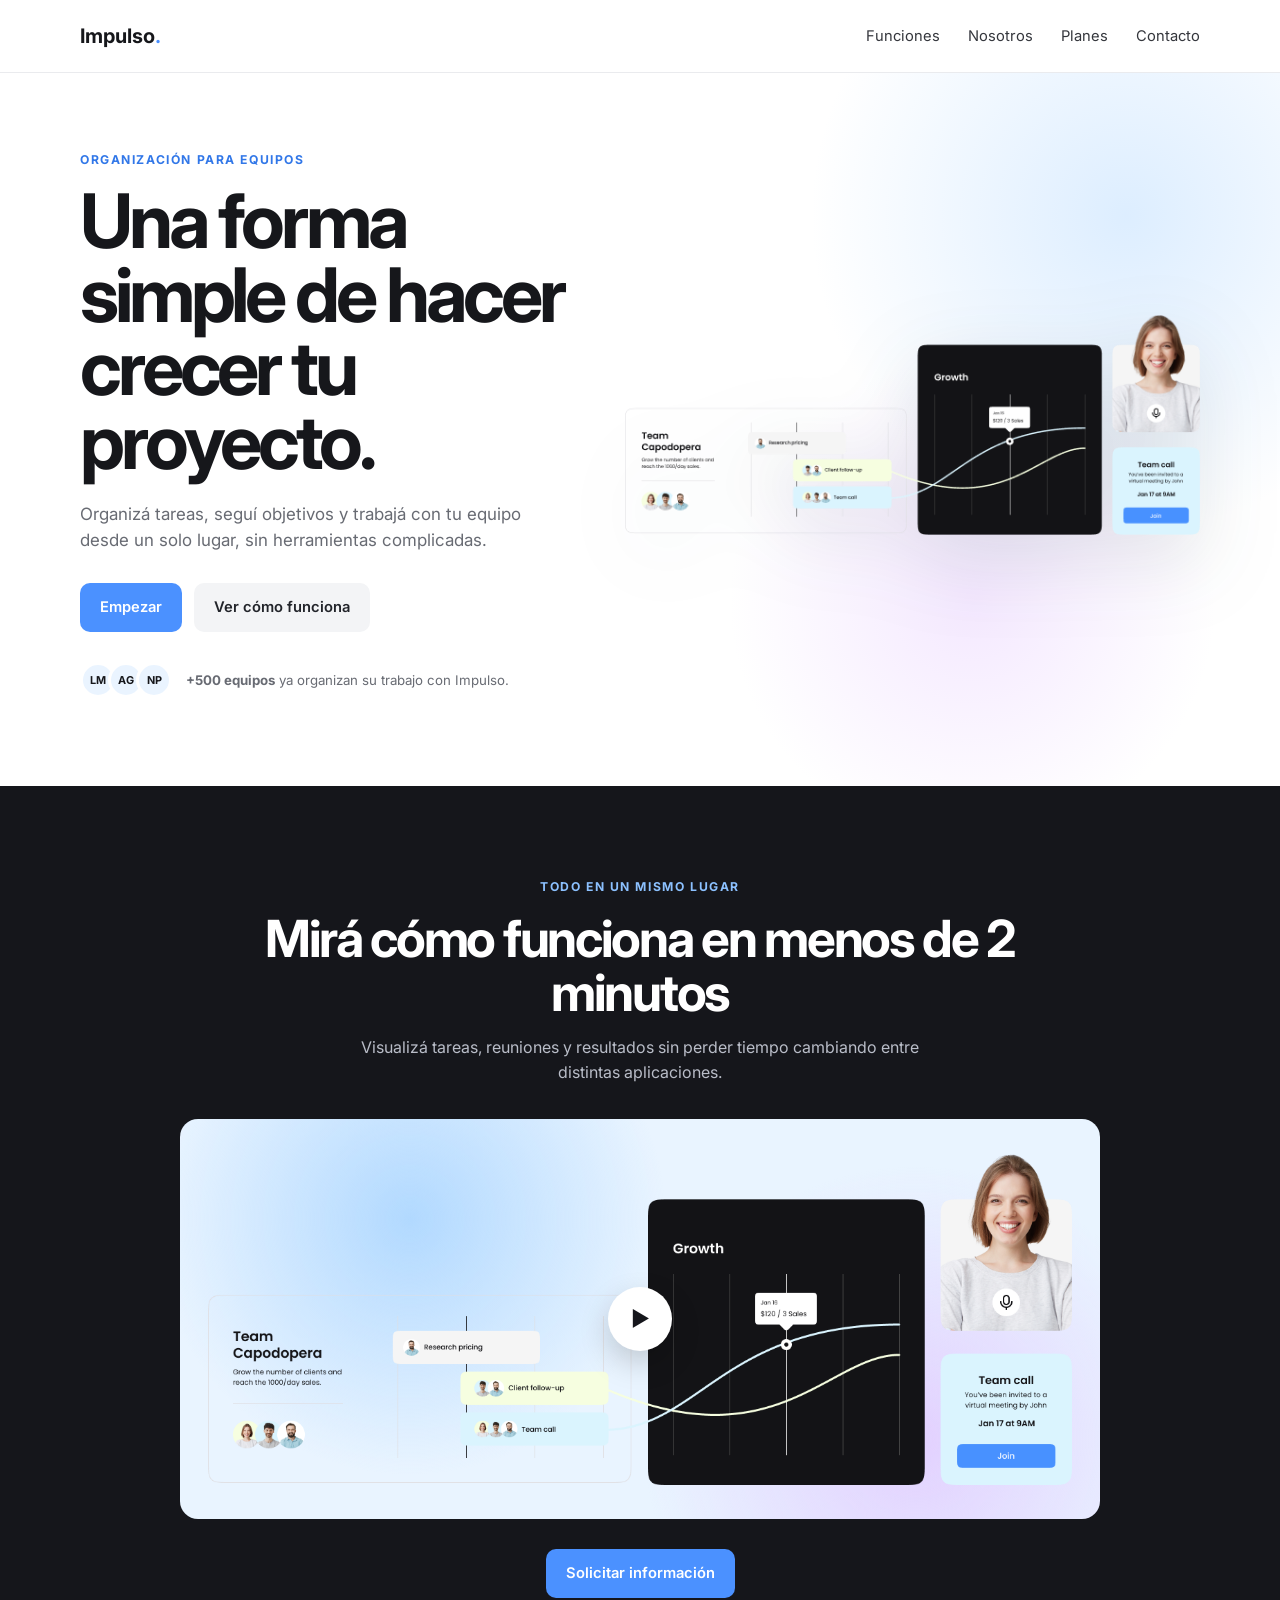
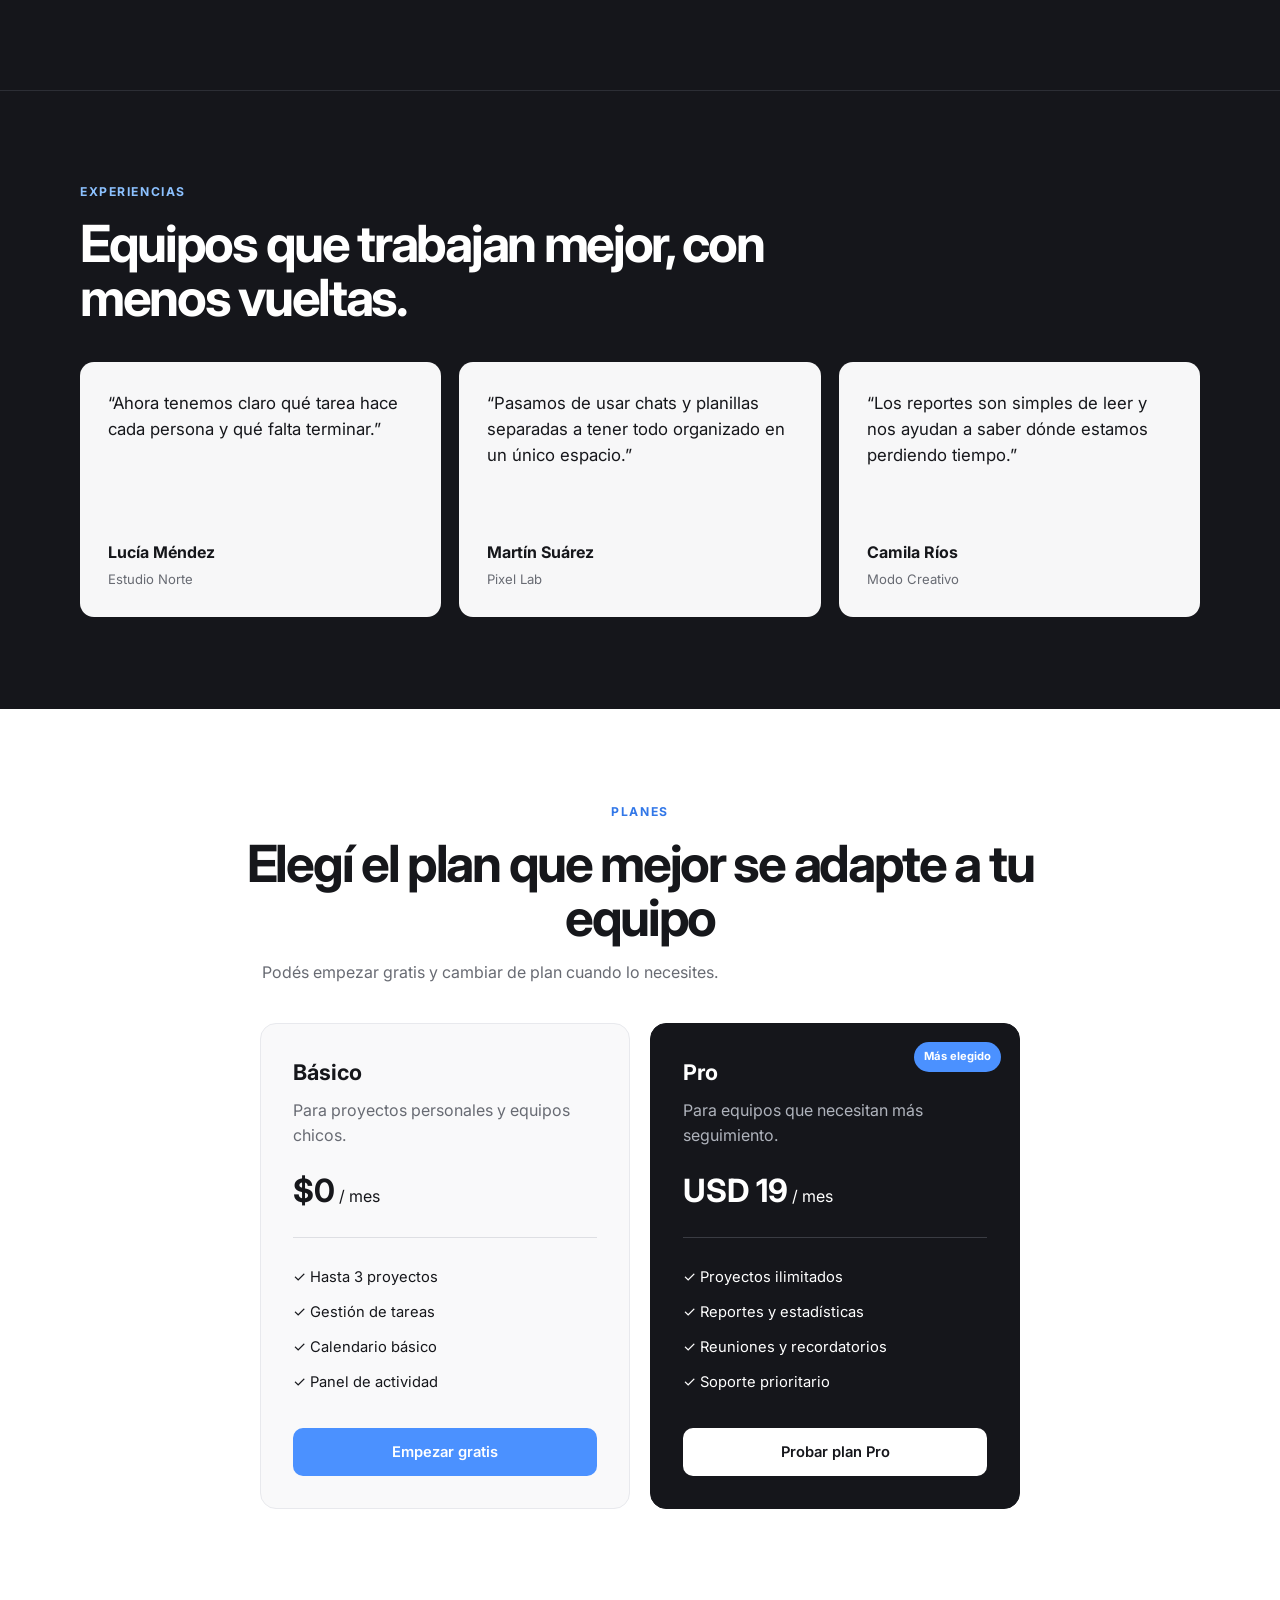
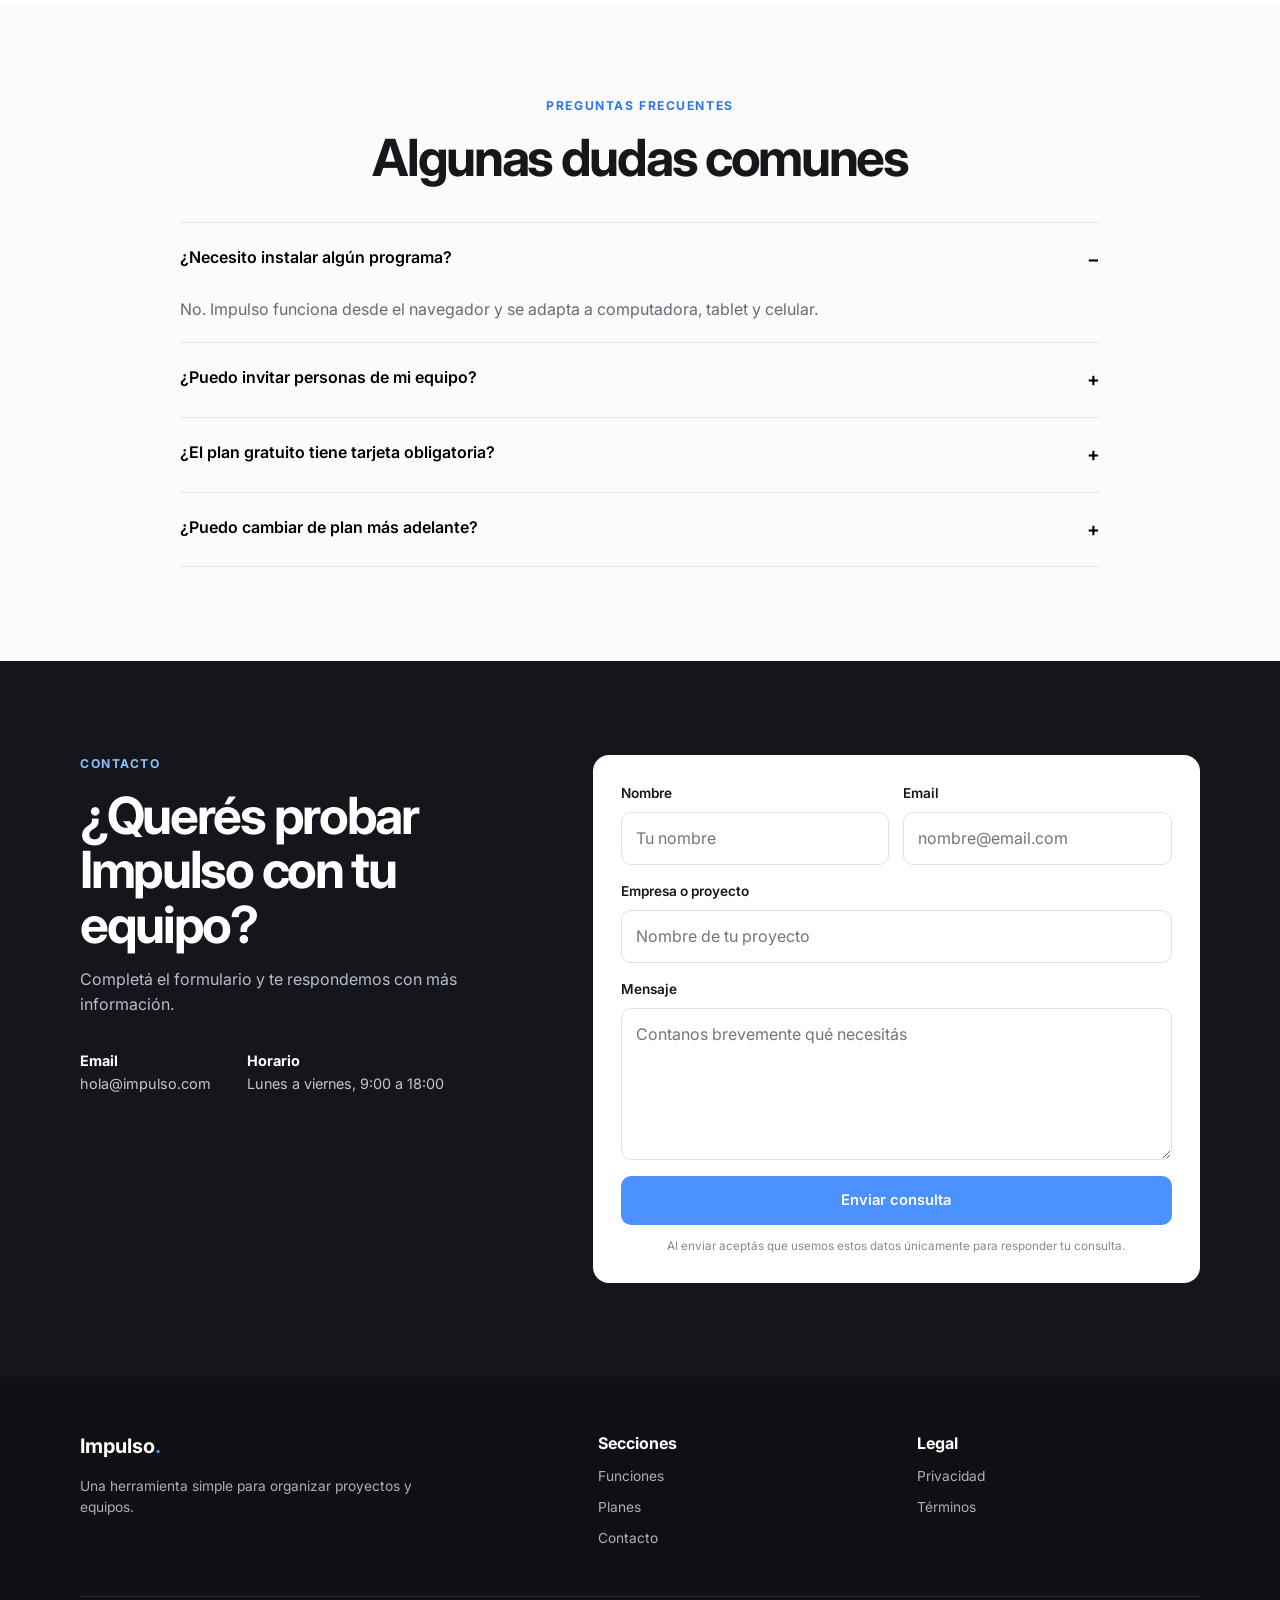
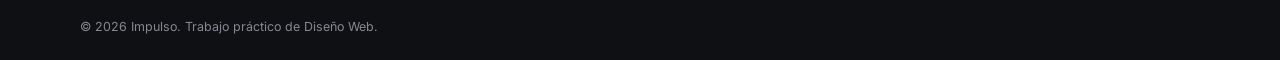
==== index.html @ c61779e5 "primera version" ====
<!DOCTYPE html>
<html lang="es">
<head>
  <meta charset="UTF-8" />
  <meta name="viewport" content="width=device-width, initial-scale=1.0" />
  <meta name="description" content="Impulso, una herramienta simple para organizar proyectos, tareas y equipos." />
  <title>Impulso | Organiza y hacé crecer tu proyecto</title>
  <link rel="preconnect" href="https://fonts.googleapis.com">
  <link rel="preconnect" href="https://fonts.gstatic.com" crossorigin>
  <link href="https://fonts.googleapis.com/css2?family=Inter:wght@400;500;600;700&display=swap" rel="stylesheet">
  <link rel="stylesheet" href="css/styles.css" />
</head>
<body>
  <header class="site-header">
    <div class="container nav-wrap">
      <a class="brand" href="#inicio" aria-label="Ir al inicio">Impulso<span>.</span></a>

      <button class="menu-btn" id="menuBtn" aria-label="Abrir menú" aria-expanded="false">☰</button>

      <nav class="nav" id="mainNav">
        <a href="#funciones">Funciones</a>
        <a href="#nosotros">Nosotros</a>
        <a href="#planes">Planes</a>
        <a href="#contacto">Contacto</a>
      </nav>
    </div>
  </header>

  <main>
    <section class="hero" id="inicio">
      <div class="container hero-grid">
        <div class="hero-copy">
          <p class="eyebrow">ORGANIZACIÓN PARA EQUIPOS</p>
          <h1>Una forma simple de hacer crecer tu proyecto.</h1>
          <p class="hero-text">
            Organizá tareas, seguí objetivos y trabajá con tu equipo desde un solo lugar,
            sin herramientas complicadas.
          </p>
          <div class="hero-actions">
            <a class="btn btn-primary" href="#planes">Empezar</a>
            <a class="btn btn-secondary" href="#funciones">Ver cómo funciona</a>
          </div>
          <div class="mini-proof">
            <div class="avatars">
              <span>LM</span><span>AG</span><span>NP</span>
            </div>
            <p><strong>+500 equipos</strong> ya organizan su trabajo con Impulso.</p>
          </div>
        </div>

        <div class="hero-visual" aria-label="Vista de la plataforma Impulso">
          <img src="assets/dashboard.png" alt="Panel de tareas, gráfico y reunión virtual" />
        </div>
      </div>
    </section>

    <section class="how-it-works" id="funciones">
      <div class="container narrow center">
        <p class="eyebrow light">TODO EN UN MISMO LUGAR</p>
        <h2>Mirá cómo funciona en menos de 2 minutos</h2>
        <p class="section-intro light-muted">
          Visualizá tareas, reuniones y resultados sin perder tiempo cambiando entre distintas aplicaciones.
        </p>

        <div class="video-card">
          <img src="assets/dashboard-wide.png" alt="Ejemplo de la interfaz de Impulso" />
          <button class="play-btn" type="button" aria-label="Reproducir demostración">▶</button>
        </div>

        <a class="btn btn-primary" href="#contacto">Solicitar información</a>
      </div>
    </section>

    <section class="testimonials" id="nosotros">
      <div class="container">
        <div class="section-heading dark-heading">
          <p class="eyebrow light">EXPERIENCIAS</p>
          <h2>Equipos que trabajan mejor, con menos vueltas.</h2>
        </div>

        <div class="cards-3">
          <article class="quote-card">
            <p>“Ahora tenemos claro qué tarea hace cada persona y qué falta terminar.”</p>
            <div>
              <strong>Lucía Méndez</strong>
              <span>Estudio Norte</span>
            </div>
          </article>

          <article class="quote-card">
            <p>“Pasamos de usar chats y planillas separadas a tener todo organizado en un único espacio.”</p>
            <div>
              <strong>Martín Suárez</strong>
              <span>Pixel Lab</span>
            </div>
          </article>

          <article class="quote-card">
            <p>“Los reportes son simples de leer y nos ayudan a saber dónde estamos perdiendo tiempo.”</p>
            <div>
              <strong>Camila Ríos</strong>
              <span>Modo Creativo</span>
            </div>
          </article>
        </div>
      </div>
    </section>

    <section class="pricing" id="planes">
      <div class="container narrow">
        <div class="section-heading center">
          <p class="eyebrow">PLANES</p>
          <h2>Elegí el plan que mejor se adapte a tu equipo</h2>
          <p class="section-intro">Podés empezar gratis y cambiar de plan cuando lo necesites.</p>
        </div>

        <div class="pricing-grid">
          <article class="price-card">
            <p class="plan-name">Básico</p>
            <p class="plan-desc">Para proyectos personales y equipos chicos.</p>
            <div class="price"><span>$0</span> / mes</div>
            <ul>
              <li>✓ Hasta 3 proyectos</li>
              <li>✓ Gestión de tareas</li>
              <li>✓ Calendario básico</li>
              <li>✓ Panel de actividad</li>
            </ul>
            <a class="btn btn-primary full" href="#contacto">Empezar gratis</a>
          </article>

          <article class="price-card featured">
            <span class="badge">Más elegido</span>
            <p class="plan-name">Pro</p>
            <p class="plan-desc">Para equipos que necesitan más seguimiento.</p>
            <div class="price"><span>USD 19</span> / mes</div>
            <ul>
              <li>✓ Proyectos ilimitados</li>
              <li>✓ Reportes y estadísticas</li>
              <li>✓ Reuniones y recordatorios</li>
              <li>✓ Soporte prioritario</li>
            </ul>
            <a class="btn btn-light full" href="#contacto">Probar plan Pro</a>
          </article>
        </div>
      </div>
    </section>

    <section class="faq">
      <div class="container narrow">
        <div class="section-heading center">
          <p class="eyebrow">PREGUNTAS FRECUENTES</p>
          <h2>Algunas dudas comunes</h2>
        </div>

        <div class="faq-list">
          <article class="faq-item open">
            <button class="faq-question" type="button">
              ¿Necesito instalar algún programa?
              <span>−</span>
            </button>
            <div class="faq-answer">
              <p>No. Impulso funciona desde el navegador y se adapta a computadora, tablet y celular.</p>
            </div>
          </article>

          <article class="faq-item">
            <button class="faq-question" type="button">
              ¿Puedo invitar personas de mi equipo?
              <span>+</span>
            </button>
            <div class="faq-answer">
              <p>Sí. Podés agregar integrantes y asignarles tareas dentro de cada proyecto.</p>
            </div>
          </article>

          <article class="faq-item">
            <button class="faq-question" type="button">
              ¿El plan gratuito tiene tarjeta obligatoria?
              <span>+</span>
            </button>
            <div class="faq-answer">
              <p>No. Podés usar el plan básico sin ingresar datos de tarjeta.</p>
            </div>
          </article>

          <article class="faq-item">
            <button class="faq-question" type="button">
              ¿Puedo cambiar de plan más adelante?
              <span>+</span>
            </button>
            <div class="faq-answer">
              <p>Sí, podés cambiar o cancelar tu plan cuando quieras.</p>
            </div>
          </article>
        </div>
      </div>
    </section>

    <section class="contact-section" id="contacto">
      <div class="container contact-grid">
        <div>
          <p class="eyebrow light">CONTACTO</p>
          <h2>¿Querés probar Impulso con tu equipo?</h2>
          <p class="light-muted">
            Completá el formulario y te respondemos con más información.
          </p>
          <div class="contact-info">
            <p><strong>Email</strong><br />hola@impulso.com</p>
            <p><strong>Horario</strong><br />Lunes a viernes, 9:00 a 18:00</p>
          </div>
        </div>

        <form class="contact-form" name="contacto" method="POST" data-netlify="true" action="gracias.html">
          <input type="hidden" name="form-name" value="contacto" />
          <p class="hidden-field">
            <label>No completar: <input name="bot-field" /></label>
          </p>

          <div class="field-row">
            <div class="field">
              <label for="nombre">Nombre</label>
              <input id="nombre" name="nombre" type="text" placeholder="Tu nombre" required />
            </div>
            <div class="field">
              <label for="email">Email</label>
              <input id="email" name="email" type="email" placeholder="nombre@email.com" required />
            </div>
          </div>

          <div class="field">
            <label for="empresa">Empresa o proyecto</label>
            <input id="empresa" name="empresa" type="text" placeholder="Nombre de tu proyecto" />
          </div>

          <div class="field">
            <label for="mensaje">Mensaje</label>
            <textarea id="mensaje" name="mensaje" rows="5" placeholder="Contanos brevemente qué necesitás" required></textarea>
          </div>

          <button class="btn btn-primary full" type="submit">Enviar consulta</button>
          <p class="form-note">Al enviar aceptás que usemos estos datos únicamente para responder tu consulta.</p>
        </form>
      </div>
    </section>
  </main>

  <footer class="footer">
    <div class="container footer-grid">
      <div>
        <a class="brand brand-footer" href="#inicio">Impulso<span>.</span></a>
        <p>Una herramienta simple para organizar proyectos y equipos.</p>
      </div>
      <div>
        <strong>Secciones</strong>
        <a href="#funciones">Funciones</a>
        <a href="#planes">Planes</a>
        <a href="#contacto">Contacto</a>
      </div>
      <div>
        <strong>Legal</strong>
        <a href="#">Privacidad</a>
        <a href="#">Términos</a>
      </div>
    </div>
    <div class="container footer-bottom">© 2026 Impulso. Trabajo práctico de Diseño Web.</div>
  </footer>

  <script src="js/script.js"></script>
</body>
</html>
---- css/styles.css ----
:root {
  --bg: #ffffff;
  --text: #16171b;
  --muted: #686b73;
  --dark: #15161b;
  --dark-2: #1d1f25;
  --blue: #4b91ff;
  --blue-dark: #3177e8;
  --soft-blue: #eaf4ff;
  --line: #e8e9ed;
  --radius: 18px;
}

* {
  box-sizing: border-box;
}

html {
  scroll-behavior: smooth;
}

body {
  margin: 0;
  font-family: "Inter", Arial, sans-serif;
  color: var(--text);
  background: var(--bg);
  line-height: 1.55;
}

img {
  max-width: 100%;
  display: block;
}

a {
  color: inherit;
  text-decoration: none;
}

button,
input,
textarea {
  font: inherit;
}

.container {
  width: min(1120px, calc(100% - 40px));
  margin: 0 auto;
}

.narrow {
  width: min(920px, calc(100% - 40px));
}

.center {
  text-align: center;
}

.site-header {
  position: sticky;
  top: 0;
  z-index: 50;
  background: rgba(255, 255, 255, 0.92);
  border-bottom: 1px solid rgba(232, 233, 237, 0.9);
  backdrop-filter: blur(10px);
}

.nav-wrap {
  min-height: 72px;
  display: flex;
  align-items: center;
  justify-content: space-between;
}

.brand {
  font-size: 1.25rem;
  font-weight: 700;
}

.brand span {
  color: var(--blue);
}

.nav {
  display: flex;
  align-items: center;
  gap: 28px;
}

.nav a {
  font-size: 0.92rem;
  color: #35373d;
}

.nav a:hover {
  color: var(--blue-dark);
}

.menu-btn {
  display: none;
  border: 0;
  background: transparent;
  font-size: 1.5rem;
  cursor: pointer;
}

.hero {
  padding: 78px 0 88px;
  overflow: hidden;
  background:
    radial-gradient(circle at 88% 20%, rgba(157, 205, 255, 0.35), transparent 25%),
    radial-gradient(circle at 76% 74%, rgba(224, 190, 255, 0.35), transparent 22%),
    #fff;
}

.hero-grid {
  display: grid;
  grid-template-columns: 0.92fr 1.08fr;
  gap: 56px;
  align-items: center;
}

.eyebrow {
  margin: 0 0 14px;
  font-size: 0.76rem;
  font-weight: 700;
  letter-spacing: 0.13em;
  color: var(--blue-dark);
}

.eyebrow.light {
  color: #8cc1ff;
}

h1,
h2,
p {
  margin-top: 0;
}

h1 {
  font-size: clamp(2.6rem, 6vw, 4.7rem);
  line-height: 0.98;
  letter-spacing: -0.055em;
  margin-bottom: 22px;
}

h2 {
  font-size: clamp(2rem, 4vw, 3.3rem);
  line-height: 1.06;
  letter-spacing: -0.045em;
  margin-bottom: 16px;
}

.hero-text,
.section-intro {
  color: var(--muted);
  max-width: 620px;
}

.hero-text {
  font-size: 1.06rem;
  max-width: 540px;
}

.hero-actions {
  display: flex;
  gap: 12px;
  margin: 30px 0;
  flex-wrap: wrap;
}

.btn {
  border: 0;
  border-radius: 10px;
  padding: 13px 20px;
  display: inline-flex;
  justify-content: center;
  align-items: center;
  font-weight: 600;
  font-size: 0.92rem;
  cursor: pointer;
  transition: 0.2s ease;
}

.btn:hover {
  transform: translateY(-2px);
}

.btn-primary {
  background: var(--blue);
  color: #fff;
}

.btn-primary:hover {
  background: var(--blue-dark);
}

.btn-secondary {
  background: #f3f4f6;
  color: #22242a;
}

.btn-light {
  background: #fff;
  color: var(--dark);
}

.full {
  width: 100%;
}

.mini-proof {
  display: flex;
  align-items: center;
  gap: 14px;
  margin-top: 18px;
}

.mini-proof p {
  margin: 0;
  font-size: 0.83rem;
  color: var(--muted);
}

.avatars {
  display: flex;
}

.avatars span {
  width: 36px;
  height: 36px;
  border-radius: 50%;
  display: grid;
  place-items: center;
  font-size: 0.68rem;
  font-weight: 700;
  margin-left: -8px;
  border: 3px solid #fff;
  background: var(--soft-blue);
}

.avatars span:first-child {
  margin-left: 0;
}

.hero-visual {
  min-height: 420px;
  display: flex;
  align-items: center;
}

.hero-visual img {
  width: 100%;
  filter: drop-shadow(0 24px 40px rgba(32, 51, 72, 0.13));
}

.how-it-works,
.testimonials,
.contact-section {
  background: var(--dark);
  color: #fff;
}

.how-it-works {
  padding: 92px 0;
}

.light-muted {
  color: #b9bdc8;
}

.how-it-works .section-intro {
  margin: 0 auto 34px;
}

.video-card {
  position: relative;
  overflow: hidden;
  border-radius: var(--radius);
  padding: 34px 28px;
  margin: 34px auto 30px;
  background:
    radial-gradient(circle at 25% 25%, rgba(159, 208, 255, 0.75), transparent 34%),
    radial-gradient(circle at 80% 80%, rgba(224, 195, 255, 0.72), transparent 34%),
    #e9f4ff;
}

.video-card img {
  border-radius: 12px;
  background: transparent;
}

.play-btn {
  position: absolute;
  left: 50%;
  top: 50%;
  transform: translate(-50%, -50%);
  width: 64px;
  height: 64px;
  border: 0;
  border-radius: 50%;
  background: #fff;
  color: var(--dark);
  font-size: 1.3rem;
  cursor: pointer;
  box-shadow: 0 12px 30px rgba(0, 0, 0, 0.18);
}

.testimonials {
  padding: 92px 0;
  border-top: 1px solid #2c2e35;
}

.section-heading {
  margin-bottom: 38px;
}

.dark-heading {
  max-width: 700px;
}

.cards-3 {
  display: grid;
  grid-template-columns: repeat(3, 1fr);
  gap: 18px;
}

.quote-card {
  min-height: 255px;
  background: #f7f7f8;
  color: var(--text);
  border-radius: 14px;
  padding: 28px;
  display: flex;
  flex-direction: column;
  justify-content: space-between;
}

.quote-card > p {
  font-size: 1.05rem;
}

.quote-card strong,
.quote-card span {
  display: block;
}

.quote-card span {
  margin-top: 4px;
  color: var(--muted);
  font-size: 0.82rem;
}

.pricing,
.faq {
  padding: 94px 0;
}

.pricing-grid {
  display: grid;
  grid-template-columns: repeat(2, minmax(0, 1fr));
  gap: 20px;
  align-items: stretch;
  max-width: 760px;
  margin: 0 auto;
}

.price-card {
  position: relative;
  border: 1px solid var(--line);
  border-radius: 16px;
  padding: 32px;
  background: #f9f9fa;
}

.price-card.featured {
  background: var(--dark);
  color: #fff;
  border-color: var(--dark);
}

.badge {
  position: absolute;
  top: 18px;
  right: 18px;
  background: var(--blue);
  color: #fff;
  border-radius: 999px;
  padding: 6px 10px;
  font-size: 0.7rem;
  font-weight: 700;
}

.plan-name {
  font-weight: 700;
  font-size: 1.35rem;
  margin-bottom: 8px;
}

.plan-desc {
  color: var(--muted);
  min-height: 52px;
}

.featured .plan-desc {
  color: #afb3bc;
}

.price {
  border-bottom: 1px solid #dedfe3;
  padding-bottom: 22px;
  margin-bottom: 22px;
}

.featured .price {
  border-color: #3a3c43;
}

.price span {
  font-size: 2rem;
  font-weight: 700;
}

.price-card ul {
  list-style: none;
  padding: 0;
  margin: 0 0 28px;
}

.price-card li {
  padding: 6px 0;
  font-size: 0.92rem;
}

.faq {
  background: #fbfbfc;
}

.faq-list {
  border-top: 1px solid var(--line);
}

.faq-item {
  border-bottom: 1px solid var(--line);
}

.faq-question {
  width: 100%;
  border: 0;
  background: transparent;
  padding: 22px 0;
  display: flex;
  justify-content: space-between;
  gap: 20px;
  text-align: left;
  font-weight: 600;
  cursor: pointer;
}

.faq-question span {
  font-size: 1.2rem;
}

.faq-answer {
  display: none;
  color: var(--muted);
  padding: 0 44px 20px 0;
}

.faq-answer p {
  margin-bottom: 0;
}

.faq-item.open .faq-answer {
  display: block;
}

.contact-section {
  padding: 94px 0;
}

.contact-grid {
  display: grid;
  grid-template-columns: 0.85fr 1.15fr;
  gap: 64px;
  align-items: start;
}

.contact-info {
  display: flex;
  gap: 36px;
  margin-top: 34px;
  color: #c3c6ce;
  font-size: 0.9rem;
}

.contact-info strong {
  color: #fff;
}

.contact-form {
  padding: 28px;
  border-radius: 16px;
  background: #fff;
  color: var(--text);
}

.field-row {
  display: grid;
  grid-template-columns: repeat(2, 1fr);
  gap: 14px;
}

.field {
  display: flex;
  flex-direction: column;
  gap: 8px;
  margin-bottom: 16px;
}

.field label {
  font-size: 0.85rem;
  font-weight: 600;
}

.field input,
.field textarea {
  width: 100%;
  border: 1px solid #dfe1e6;
  border-radius: 10px;
  padding: 13px 14px;
  outline: none;
  background: #fff;
}

.field input:focus,
.field textarea:focus {
  border-color: var(--blue);
  box-shadow: 0 0 0 3px rgba(75, 145, 255, 0.12);
}

.field textarea {
  resize: vertical;
}

.form-note {
  color: #858890;
  font-size: 0.73rem;
  text-align: center;
  margin: 12px 0 0;
}

.hidden-field {
  display: none;
}

.footer {
  background: #0f1014;
  color: #fff;
  padding: 54px 0 24px;
}

.footer-grid {
  display: grid;
  grid-template-columns: 1.7fr 1fr 1fr;
  gap: 36px;
}

.footer-grid > div {
  display: flex;
  flex-direction: column;
  gap: 10px;
}

.footer-grid p,
.footer-grid a:not(.brand) {
  color: #aeb1ba;
  font-size: 0.86rem;
}

.footer-grid p {
  max-width: 360px;
}

.brand-footer {
  margin-bottom: 4px;
}

.footer-bottom {
  margin-top: 46px;
  padding-top: 20px;
  border-top: 1px solid #2b2d33;
  color: #858890;
  font-size: 0.78rem;
}

.thanks-page {
  min-height: 100vh;
  display: grid;
  place-items: center;
  background:
    radial-gradient(circle at 30% 20%, rgba(123, 193, 255, 0.35), transparent 30%),
    radial-gradient(circle at 75% 75%, rgba(215, 174, 255, 0.32), transparent 28%),
    #fff;
  padding: 30px;
}

.thanks-card {
  width: min(560px, 100%);
  padding: 46px;
  text-align: center;
  border: 1px solid var(--line);
  border-radius: 18px;
  background: #fff;
  box-shadow: 0 18px 50px rgba(30, 45, 65, 0.09);
}

@media (max-width: 900px) {
  .hero-grid,
  .contact-grid {
    grid-template-columns: 1fr;
  }

  .hero-copy {
    max-width: 700px;
  }

  .hero-visual {
    min-height: auto;
  }

  .cards-3 {
    grid-template-columns: 1fr;
  }

  .quote-card {
    min-height: 0;
  }
}

@media (max-width: 700px) {
  .container,
  .narrow {
    width: min(100% - 28px, 1120px);
  }

  .menu-btn {
    display: block;
  }

  .nav {
    display: none;
    position: absolute;
    top: 72px;
    left: 14px;
    right: 14px;
    background: #fff;
    border: 1px solid var(--line);
    border-radius: 12px;
    padding: 14px;
    flex-direction: column;
    align-items: stretch;
    box-shadow: 0 18px 40px rgba(0, 0, 0, 0.08);
  }

  .nav.open {
    display: flex;
  }

  .hero,
  .pricing,
  .faq,
  .how-it-works,
  .testimonials,
  .contact-section {
    padding: 68px 0;
  }

  h1 {
    font-size: 3rem;
  }

  .pricing-grid,
  .field-row,
  .footer-grid {
    grid-template-columns: 1fr;
  }

  .contact-info {
    flex-direction: column;
    gap: 8px;
  }

  .video-card {
    padding: 18px 12px;
  }
}
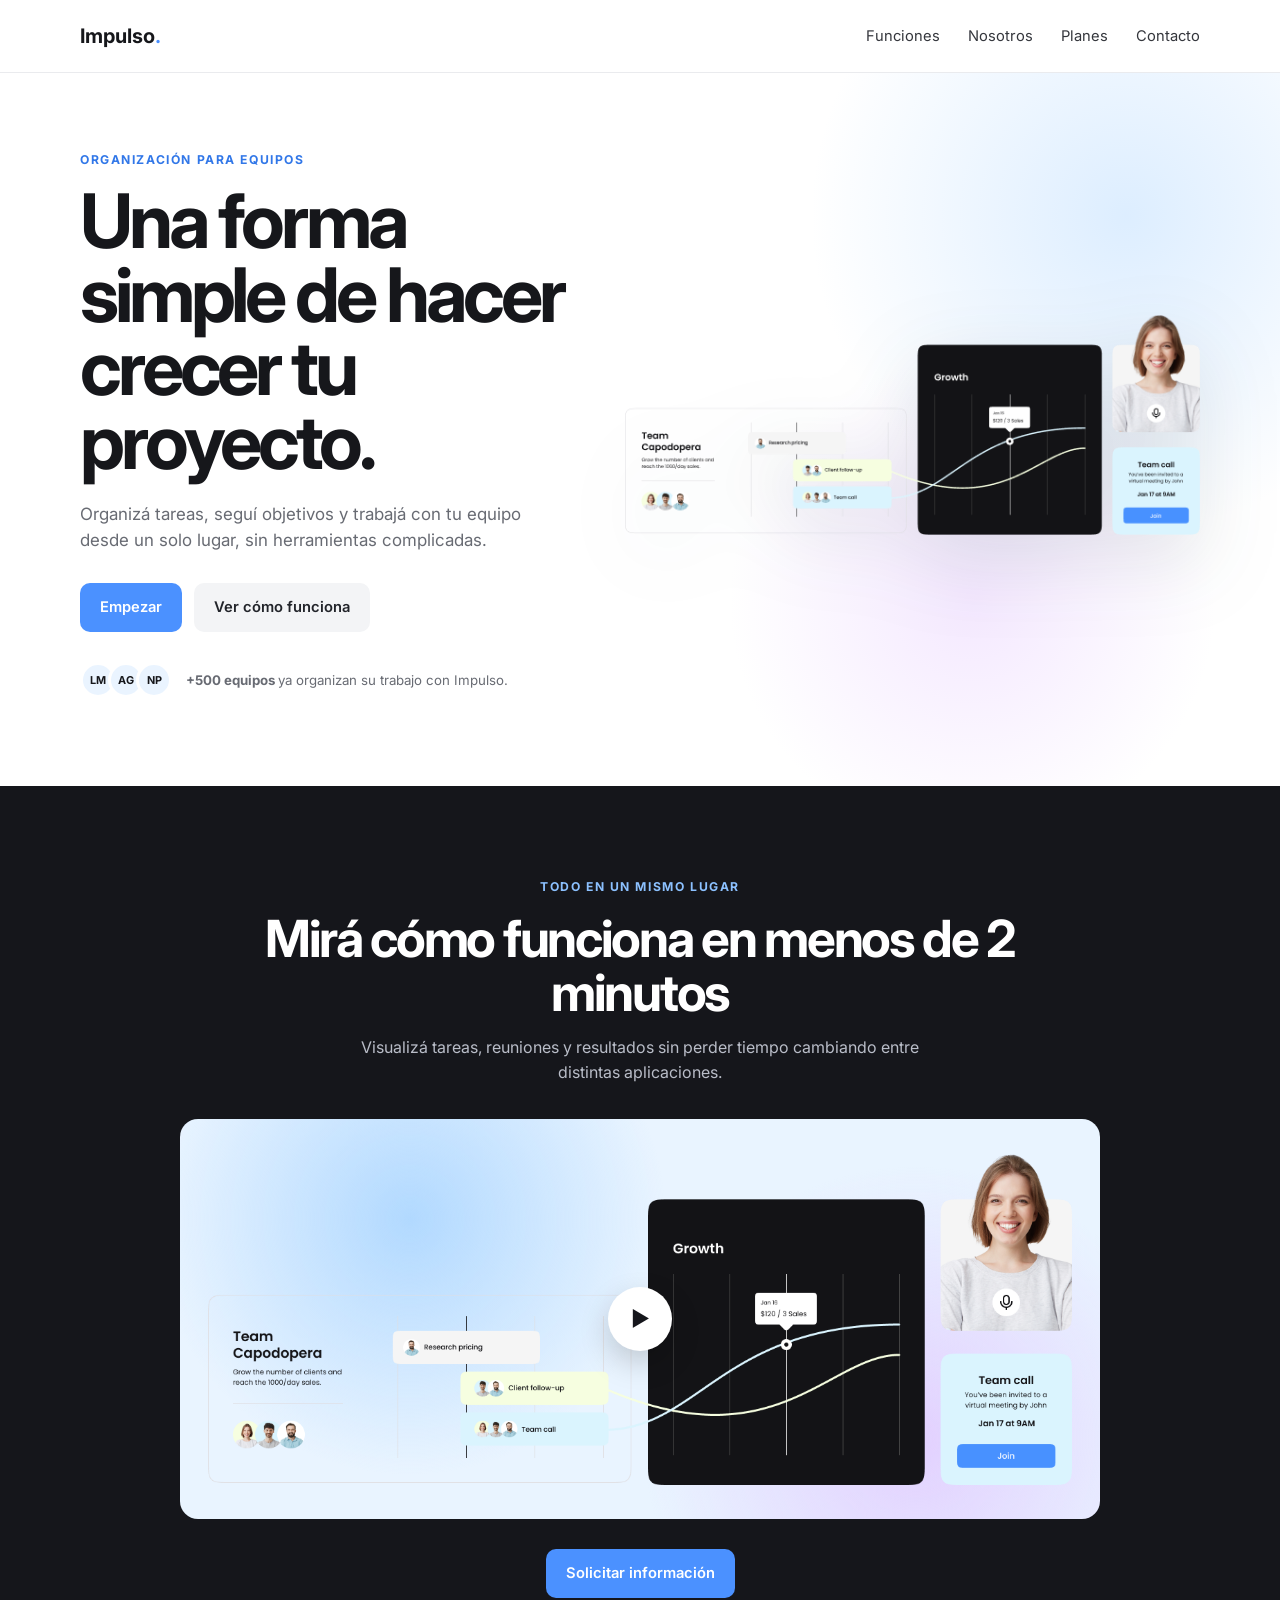
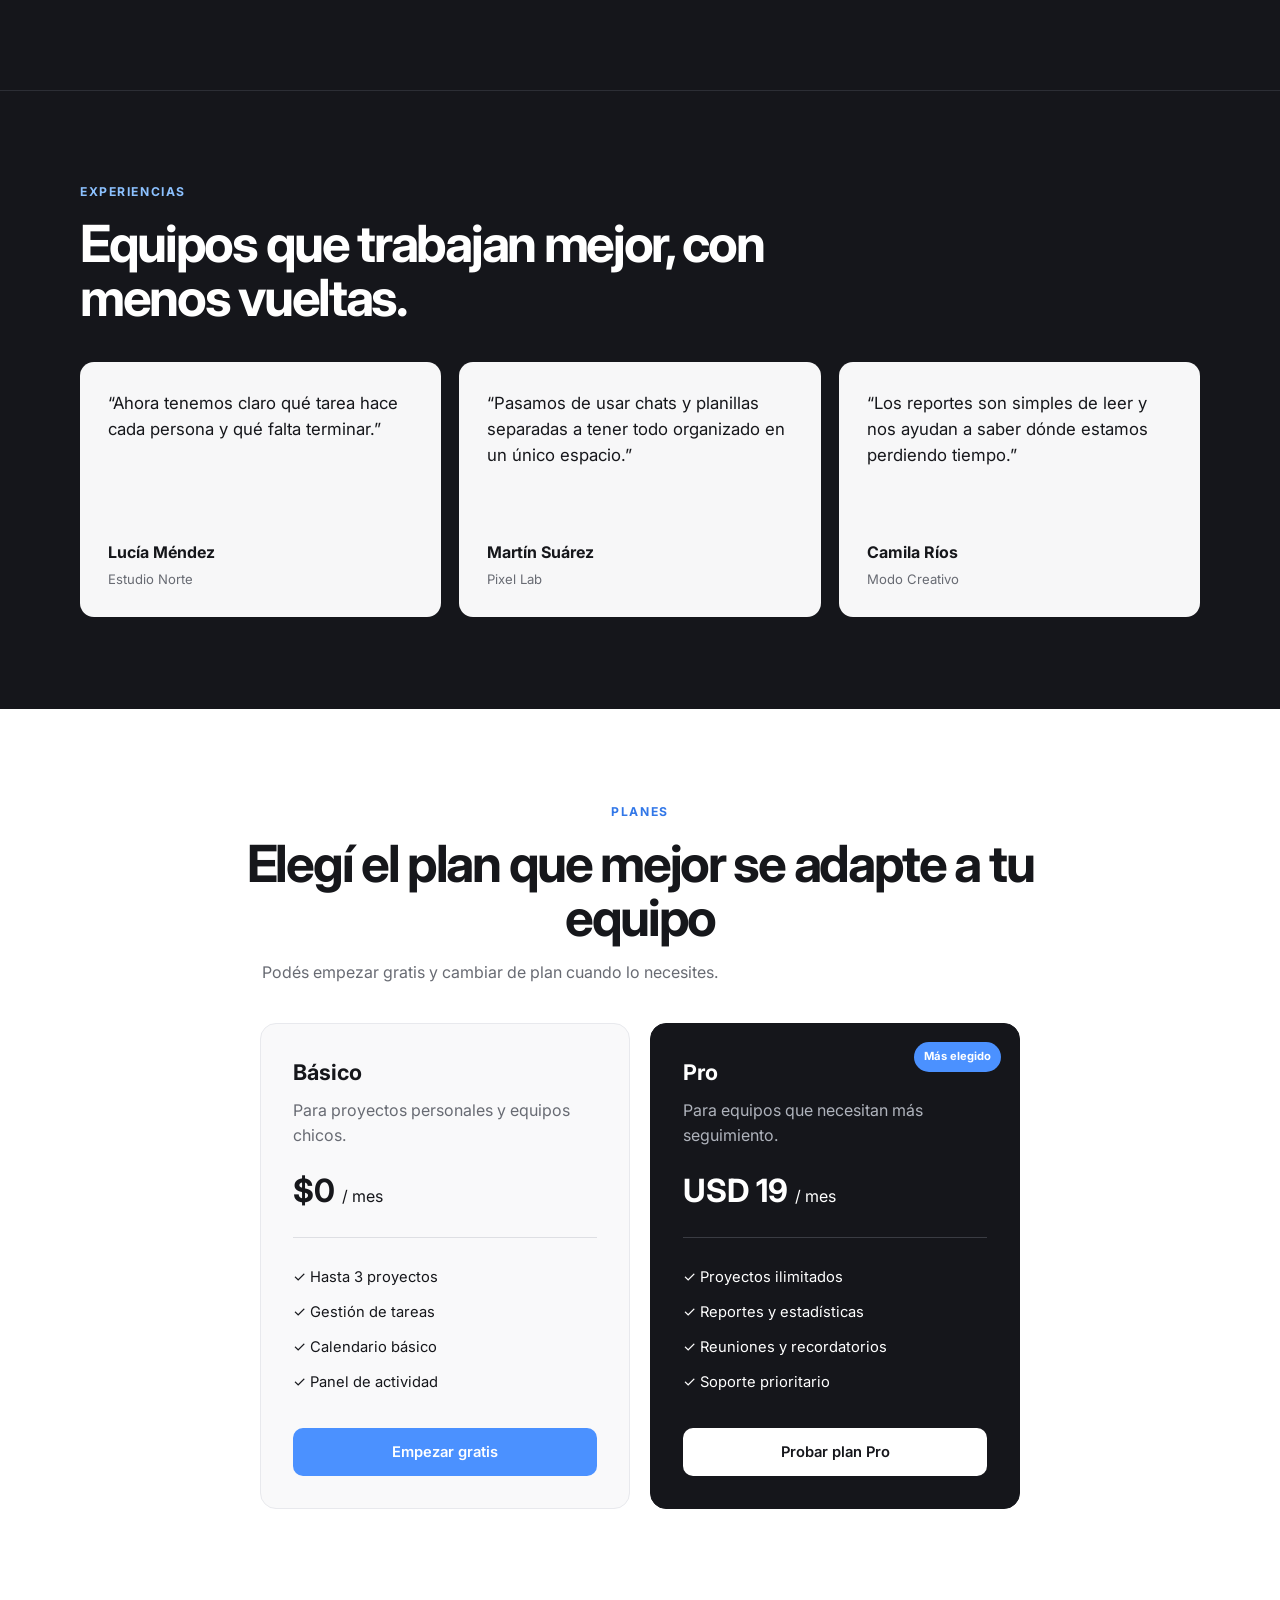
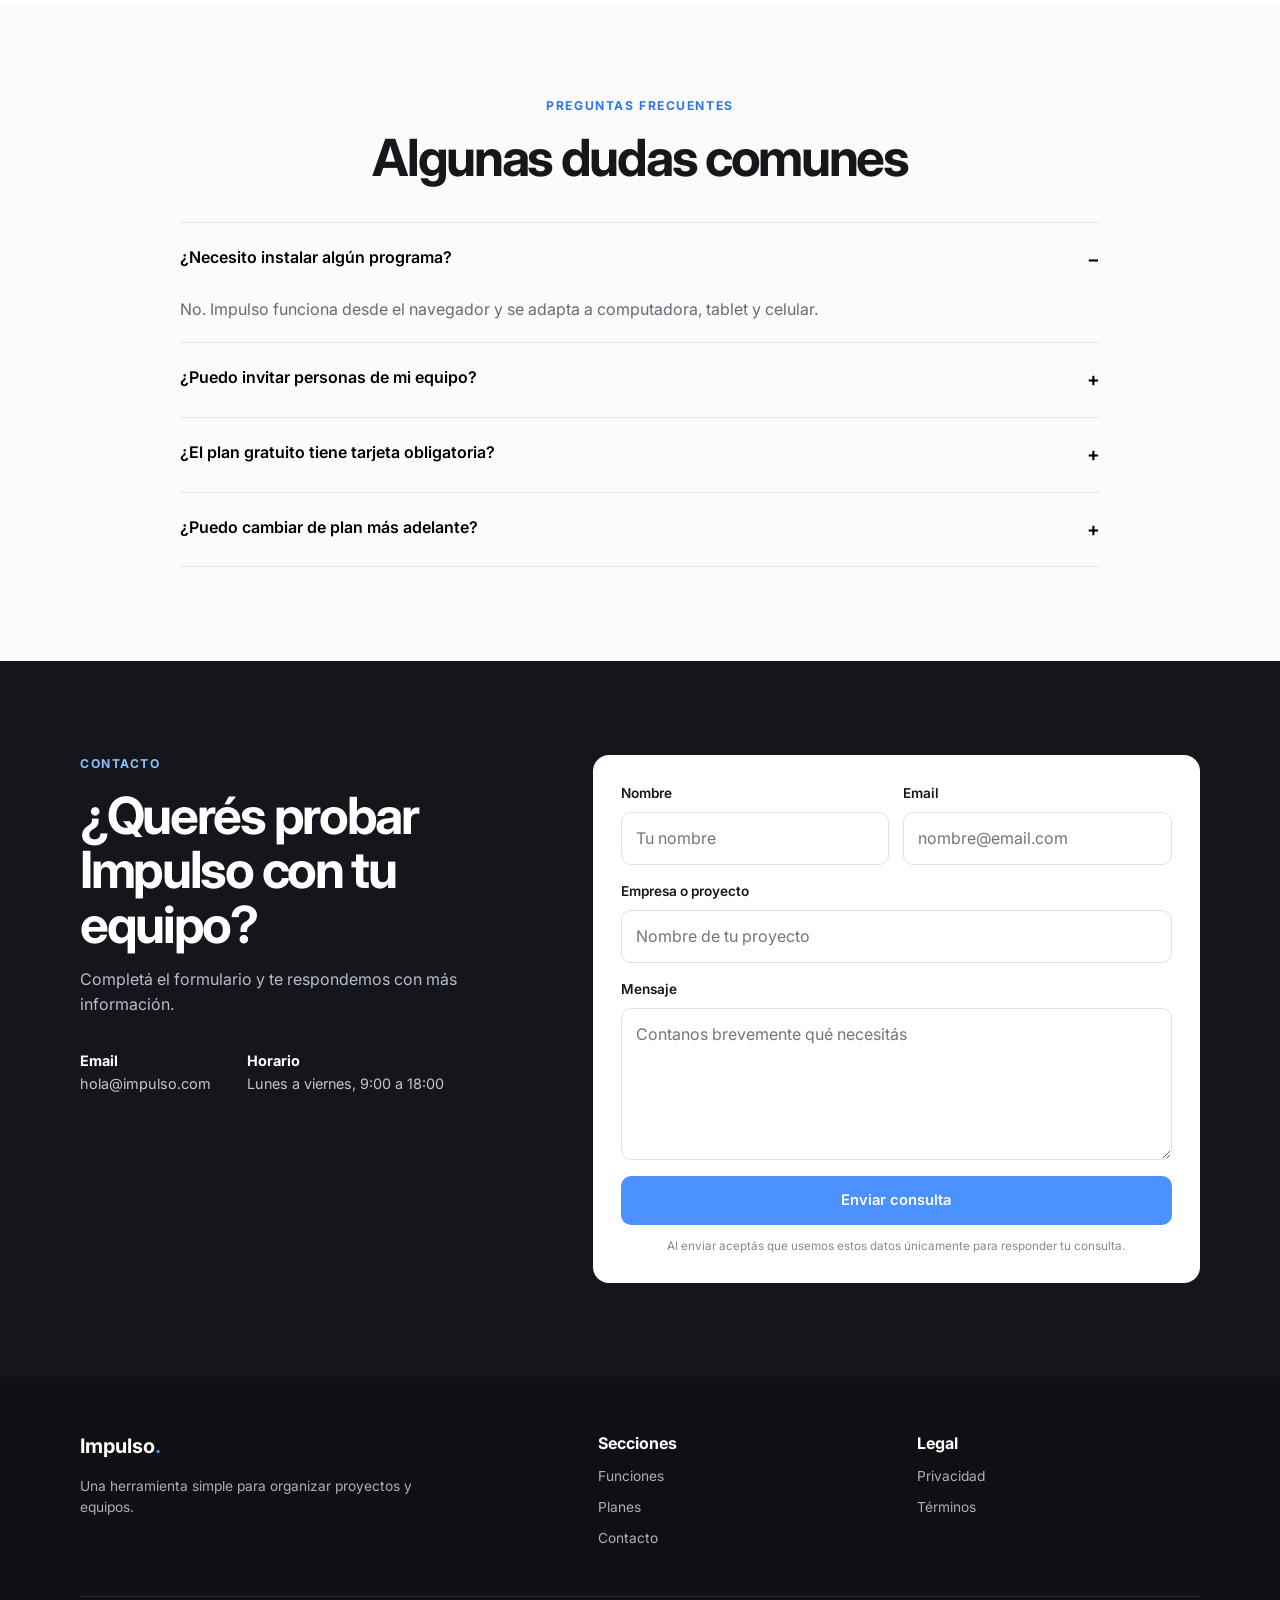
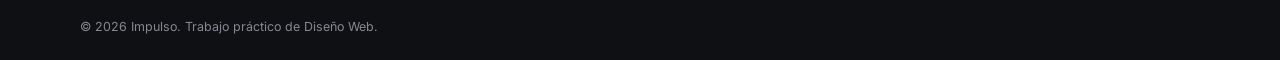
==== commit 43089a91: "formulario netlify sin redireccion" ====
--- a/index.html
+++ b/index.html
@@ -1,270 +1,1064 @@
 <!DOCTYPE html>
 <html lang="es">
+
 <head>
-  <meta charset="UTF-8" />
-  <meta name="viewport" content="width=device-width, initial-scale=1.0" />
-  <meta name="description" content="Impulso, una herramienta simple para organizar proyectos, tareas y equipos." />
+  <meta charset="UTF-8">
+
+  <meta
+    name="viewport"
+    content="width=device-width, initial-scale=1.0"
+  >
+
+  <meta
+    name="description"
+    content="Impulso, una herramienta simple para organizar proyectos, tareas y equipos."
+  >
+
   <title>Impulso | Organiza y hacé crecer tu proyecto</title>
-  <link rel="preconnect" href="https://fonts.googleapis.com">
-  <link rel="preconnect" href="https://fonts.gstatic.com" crossorigin>
-  <link href="https://fonts.googleapis.com/css2?family=Inter:wght@400;500;600;700&display=swap" rel="stylesheet">
-  <link rel="stylesheet" href="css/styles.css" />
+
+  <link
+    rel="preconnect"
+    href="https://fonts.googleapis.com"
+  >
+
+  <link
+    rel="preconnect"
+    href="https://fonts.gstatic.com"
+    crossorigin
+  >
+
+  <link
+    href="https://fonts.googleapis.com/css2?family=Inter:wght@400;500;600;700&display=swap"
+    rel="stylesheet"
+  >
+
+  <link
+    rel="stylesheet"
+    href="css/styles.css"
+  >
+
 </head>
+
+
 <body>
+
+
+  <!-- HEADER -->
+
   <header class="site-header">
+
     <div class="container nav-wrap">
-      <a class="brand" href="#inicio" aria-label="Ir al inicio">Impulso<span>.</span></a>
-
-      <button class="menu-btn" id="menuBtn" aria-label="Abrir menú" aria-expanded="false">☰</button>
-
-      <nav class="nav" id="mainNav">
-        <a href="#funciones">Funciones</a>
-        <a href="#nosotros">Nosotros</a>
-        <a href="#planes">Planes</a>
-        <a href="#contacto">Contacto</a>
+
+      <a
+        class="brand"
+        href="#inicio"
+        aria-label="Ir al inicio"
+      >
+        Impulso<span>.</span>
+      </a>
+
+
+      <button
+        class="menu-btn"
+        id="menuBtn"
+        aria-label="Abrir menú"
+        aria-expanded="false"
+      >
+        ☰
+      </button>
+
+
+      <nav
+        class="nav"
+        id="mainNav"
+      >
+
+        <a href="#funciones">
+          Funciones
+        </a>
+
+        <a href="#nosotros">
+          Nosotros
+        </a>
+
+        <a href="#planes">
+          Planes
+        </a>
+
+        <a href="#contacto">
+          Contacto
+        </a>
+
       </nav>
+
     </div>
+
   </header>
 
+
+
   <main>
-    <section class="hero" id="inicio">
+
+
+    <!-- HERO -->
+
+    <section
+      class="hero"
+      id="inicio"
+    >
+
       <div class="container hero-grid">
+
+
         <div class="hero-copy">
-          <p class="eyebrow">ORGANIZACIÓN PARA EQUIPOS</p>
-          <h1>Una forma simple de hacer crecer tu proyecto.</h1>
+
+          <p class="eyebrow">
+            ORGANIZACIÓN PARA EQUIPOS
+          </p>
+
+          <h1>
+            Una forma simple de hacer crecer tu proyecto.
+          </h1>
+
           <p class="hero-text">
-            Organizá tareas, seguí objetivos y trabajá con tu equipo desde un solo lugar,
-            sin herramientas complicadas.
+            Organizá tareas, seguí objetivos y trabajá con tu equipo
+            desde un solo lugar, sin herramientas complicadas.
           </p>
+
+
           <div class="hero-actions">
-            <a class="btn btn-primary" href="#planes">Empezar</a>
-            <a class="btn btn-secondary" href="#funciones">Ver cómo funciona</a>
+
+            <a
+              class="btn btn-primary"
+              href="#planes"
+            >
+              Empezar
+            </a>
+
+
+            <a
+              class="btn btn-secondary"
+              href="#funciones"
+            >
+              Ver cómo funciona
+            </a>
+
           </div>
+
+
           <div class="mini-proof">
+
             <div class="avatars">
-              <span>LM</span><span>AG</span><span>NP</span>
-            </div>
-            <p><strong>+500 equipos</strong> ya organizan su trabajo con Impulso.</p>
+
+              <span>LM</span>
+              <span>AG</span>
+              <span>NP</span>
+
+            </div>
+
+
+            <p>
+
+              <strong>
+                +500 equipos
+              </strong>
+
+              ya organizan su trabajo con Impulso.
+
+            </p>
+
           </div>
+
         </div>
 
-        <div class="hero-visual" aria-label="Vista de la plataforma Impulso">
-          <img src="assets/dashboard.png" alt="Panel de tareas, gráfico y reunión virtual" />
+
+
+        <div
+          class="hero-visual"
+          aria-label="Vista de la plataforma Impulso"
+        >
+
+          <img
+            src="assets/dashboard.png"
+            alt="Panel de tareas, gráfico y reunión virtual"
+          >
+
         </div>
+
+
       </div>
+
     </section>
 
-    <section class="how-it-works" id="funciones">
+
+
+    <!-- FUNCIONES -->
+
+    <section
+      class="how-it-works"
+      id="funciones"
+    >
+
       <div class="container narrow center">
-        <p class="eyebrow light">TODO EN UN MISMO LUGAR</p>
-        <h2>Mirá cómo funciona en menos de 2 minutos</h2>
+
+
+        <p class="eyebrow light">
+          TODO EN UN MISMO LUGAR
+        </p>
+
+
+        <h2>
+          Mirá cómo funciona en menos de 2 minutos
+        </h2>
+
+
         <p class="section-intro light-muted">
-          Visualizá tareas, reuniones y resultados sin perder tiempo cambiando entre distintas aplicaciones.
+          Visualizá tareas, reuniones y resultados sin perder tiempo
+          cambiando entre distintas aplicaciones.
         </p>
 
+
+
         <div class="video-card">
-          <img src="assets/dashboard-wide.png" alt="Ejemplo de la interfaz de Impulso" />
-          <button class="play-btn" type="button" aria-label="Reproducir demostración">▶</button>
+
+          <img
+            src="assets/dashboard-wide.png"
+            alt="Ejemplo de la interfaz de Impulso"
+          >
+
+
+          <button
+            class="play-btn"
+            type="button"
+            aria-label="Reproducir demostración"
+          >
+            ▶
+          </button>
+
         </div>
 
-        <a class="btn btn-primary" href="#contacto">Solicitar información</a>
+
+
+        <a
+          class="btn btn-primary"
+          href="#contacto"
+        >
+          Solicitar información
+        </a>
+
+
       </div>
+
     </section>
 
-    <section class="testimonials" id="nosotros">
+
+
+    <!-- TESTIMONIOS -->
+
+    <section
+      class="testimonials"
+      id="nosotros"
+    >
+
       <div class="container">
+
+
         <div class="section-heading dark-heading">
-          <p class="eyebrow light">EXPERIENCIAS</p>
-          <h2>Equipos que trabajan mejor, con menos vueltas.</h2>
+
+          <p class="eyebrow light">
+            EXPERIENCIAS
+          </p>
+
+          <h2>
+            Equipos que trabajan mejor, con menos vueltas.
+          </h2>
+
         </div>
 
+
+
         <div class="cards-3">
+
+
           <article class="quote-card">
-            <p>“Ahora tenemos claro qué tarea hace cada persona y qué falta terminar.”</p>
+
+            <p>
+              “Ahora tenemos claro qué tarea hace cada persona
+              y qué falta terminar.”
+            </p>
+
             <div>
-              <strong>Lucía Méndez</strong>
-              <span>Estudio Norte</span>
-            </div>
+
+              <strong>
+                Lucía Méndez
+              </strong>
+
+              <span>
+                Estudio Norte
+              </span>
+
+            </div>
+
           </article>
 
+
+
           <article class="quote-card">
-            <p>“Pasamos de usar chats y planillas separadas a tener todo organizado en un único espacio.”</p>
+
+            <p>
+              “Pasamos de usar chats y planillas separadas
+              a tener todo organizado en un único espacio.”
+            </p>
+
             <div>
-              <strong>Martín Suárez</strong>
-              <span>Pixel Lab</span>
-            </div>
+
+              <strong>
+                Martín Suárez
+              </strong>
+
+              <span>
+                Pixel Lab
+              </span>
+
+            </div>
+
           </article>
 
+
+
           <article class="quote-card">
-            <p>“Los reportes son simples de leer y nos ayudan a saber dónde estamos perdiendo tiempo.”</p>
+
+            <p>
+              “Los reportes son simples de leer y nos ayudan
+              a saber dónde estamos perdiendo tiempo.”
+            </p>
+
             <div>
-              <strong>Camila Ríos</strong>
-              <span>Modo Creativo</span>
-            </div>
+
+              <strong>
+                Camila Ríos
+              </strong>
+
+              <span>
+                Modo Creativo
+              </span>
+
+            </div>
+
           </article>
+
+
         </div>
+
       </div>
+
     </section>
 
-    <section class="pricing" id="planes">
+
+
+    <!-- PLANES -->
+
+    <section
+      class="pricing"
+      id="planes"
+    >
+
       <div class="container narrow">
+
+
         <div class="section-heading center">
-          <p class="eyebrow">PLANES</p>
-          <h2>Elegí el plan que mejor se adapte a tu equipo</h2>
-          <p class="section-intro">Podés empezar gratis y cambiar de plan cuando lo necesites.</p>
+
+          <p class="eyebrow">
+            PLANES
+          </p>
+
+          <h2>
+            Elegí el plan que mejor se adapte a tu equipo
+          </h2>
+
+          <p class="section-intro">
+            Podés empezar gratis y cambiar de plan
+            cuando lo necesites.
+          </p>
+
         </div>
 
+
+
         <div class="pricing-grid">
+
+
+          <!-- PLAN BÁSICO -->
+
           <article class="price-card">
-            <p class="plan-name">Básico</p>
-            <p class="plan-desc">Para proyectos personales y equipos chicos.</p>
-            <div class="price"><span>$0</span> / mes</div>
+
+            <p class="plan-name">
+              Básico
+            </p>
+
+            <p class="plan-desc">
+              Para proyectos personales y equipos chicos.
+            </p>
+
+
+            <div class="price">
+
+              <span>
+                $0
+              </span>
+
+              / mes
+
+            </div>
+
+
             <ul>
-              <li>✓ Hasta 3 proyectos</li>
-              <li>✓ Gestión de tareas</li>
-              <li>✓ Calendario básico</li>
-              <li>✓ Panel de actividad</li>
+
+              <li>
+                ✓ Hasta 3 proyectos
+              </li>
+
+              <li>
+                ✓ Gestión de tareas
+              </li>
+
+              <li>
+                ✓ Calendario básico
+              </li>
+
+              <li>
+                ✓ Panel de actividad
+              </li>
+
             </ul>
-            <a class="btn btn-primary full" href="#contacto">Empezar gratis</a>
+
+
+            <a
+              class="btn btn-primary full"
+              href="#contacto"
+            >
+              Empezar gratis
+            </a>
+
           </article>
 
+
+
+          <!-- PLAN PRO -->
+
           <article class="price-card featured">
-            <span class="badge">Más elegido</span>
-            <p class="plan-name">Pro</p>
-            <p class="plan-desc">Para equipos que necesitan más seguimiento.</p>
-            <div class="price"><span>USD 19</span> / mes</div>
+
+
+            <span class="badge">
+              Más elegido
+            </span>
+
+
+            <p class="plan-name">
+              Pro
+            </p>
+
+
+            <p class="plan-desc">
+              Para equipos que necesitan más seguimiento.
+            </p>
+
+
+            <div class="price">
+
+              <span>
+                USD 19
+              </span>
+
+              / mes
+
+            </div>
+
+
             <ul>
-              <li>✓ Proyectos ilimitados</li>
-              <li>✓ Reportes y estadísticas</li>
-              <li>✓ Reuniones y recordatorios</li>
-              <li>✓ Soporte prioritario</li>
+
+              <li>
+                ✓ Proyectos ilimitados
+              </li>
+
+              <li>
+                ✓ Reportes y estadísticas
+              </li>
+
+              <li>
+                ✓ Reuniones y recordatorios
+              </li>
+
+              <li>
+                ✓ Soporte prioritario
+              </li>
+
             </ul>
-            <a class="btn btn-light full" href="#contacto">Probar plan Pro</a>
+
+
+            <a
+              class="btn btn-light full"
+              href="#contacto"
+            >
+              Probar plan Pro
+            </a>
+
+
           </article>
+
+
         </div>
+
       </div>
+
     </section>
 
+
+
+    <!-- FAQ -->
+
     <section class="faq">
+
       <div class="container narrow">
+
+
         <div class="section-heading center">
-          <p class="eyebrow">PREGUNTAS FRECUENTES</p>
-          <h2>Algunas dudas comunes</h2>
+
+          <p class="eyebrow">
+            PREGUNTAS FRECUENTES
+          </p>
+
+          <h2>
+            Algunas dudas comunes
+          </h2>
+
         </div>
 
+
+
         <div class="faq-list">
+
+
           <article class="faq-item open">
-            <button class="faq-question" type="button">
+
+            <button
+              class="faq-question"
+              type="button"
+            >
+
               ¿Necesito instalar algún programa?
-              <span>−</span>
+
+              <span>
+                −
+              </span>
+
             </button>
+
+
             <div class="faq-answer">
-              <p>No. Impulso funciona desde el navegador y se adapta a computadora, tablet y celular.</p>
-            </div>
+
+              <p>
+                No. Impulso funciona desde el navegador y se adapta
+                a computadora, tablet y celular.
+              </p>
+
+            </div>
+
           </article>
 
+
+
           <article class="faq-item">
-            <button class="faq-question" type="button">
+
+            <button
+              class="faq-question"
+              type="button"
+            >
+
               ¿Puedo invitar personas de mi equipo?
-              <span>+</span>
+
+              <span>
+                +
+              </span>
+
             </button>
+
+
             <div class="faq-answer">
-              <p>Sí. Podés agregar integrantes y asignarles tareas dentro de cada proyecto.</p>
-            </div>
+
+              <p>
+                Sí. Podés agregar integrantes y asignarles tareas
+                dentro de cada proyecto.
+              </p>
+
+            </div>
+
           </article>
 
+
+
           <article class="faq-item">
-            <button class="faq-question" type="button">
+
+            <button
+              class="faq-question"
+              type="button"
+            >
+
               ¿El plan gratuito tiene tarjeta obligatoria?
-              <span>+</span>
+
+              <span>
+                +
+              </span>
+
             </button>
+
+
             <div class="faq-answer">
-              <p>No. Podés usar el plan básico sin ingresar datos de tarjeta.</p>
-            </div>
+
+              <p>
+                No. Podés usar el plan básico sin ingresar
+                datos de tarjeta.
+              </p>
+
+            </div>
+
           </article>
 
+
+
           <article class="faq-item">
-            <button class="faq-question" type="button">
+
+            <button
+              class="faq-question"
+              type="button"
+            >
+
               ¿Puedo cambiar de plan más adelante?
-              <span>+</span>
+
+              <span>
+                +
+              </span>
+
             </button>
+
+
             <div class="faq-answer">
-              <p>Sí, podés cambiar o cancelar tu plan cuando quieras.</p>
-            </div>
+
+              <p>
+                Sí, podés cambiar o cancelar tu plan cuando quieras.
+              </p>
+
+            </div>
+
           </article>
+
+
         </div>
+
       </div>
+
     </section>
 
-    <section class="contact-section" id="contacto">
+
+
+    <!-- CONTACTO -->
+
+    <section
+      class="contact-section"
+      id="contacto"
+    >
+
       <div class="container contact-grid">
+
+
+        <!-- TEXTO -->
+
         <div>
-          <p class="eyebrow light">CONTACTO</p>
-          <h2>¿Querés probar Impulso con tu equipo?</h2>
+
+          <p class="eyebrow light">
+            CONTACTO
+          </p>
+
+
+          <h2>
+            ¿Querés probar Impulso con tu equipo?
+          </h2>
+
+
           <p class="light-muted">
-            Completá el formulario y te respondemos con más información.
+            Completá el formulario y te respondemos
+            con más información.
           </p>
+
+
+
           <div class="contact-info">
-            <p><strong>Email</strong><br />hola@impulso.com</p>
-            <p><strong>Horario</strong><br />Lunes a viernes, 9:00 a 18:00</p>
+
+            <p>
+
+              <strong>
+                Email
+              </strong>
+
+              <br>
+
+              hola@impulso.com
+
+            </p>
+
+
+            <p>
+
+              <strong>
+                Horario
+              </strong>
+
+              <br>
+
+              Lunes a viernes, 9:00 a 18:00
+
+            </p>
+
           </div>
+
         </div>
 
-        <form class="contact-form" name="contacto" method="POST" data-netlify="true" action="gracias.html">
-          <input type="hidden" name="form-name" value="contacto" />
-          <p class="hidden-field">
-            <label>No completar: <input name="bot-field" /></label>
+
+
+        <!-- FORMULARIO NETLIFY -->
+
+        <form
+          class="contact-form"
+          id="contactForm"
+          name="contacto"
+          method="POST"
+          data-netlify="true"
+          netlify-honeypot="bot-field"
+        >
+
+
+          <!-- NETLIFY NECESITA ESTE CAMPO -->
+
+          <input
+            type="hidden"
+            name="form-name"
+            value="contacto"
+          >
+
+
+
+          <!-- ANTISPAM -->
+
+          <p
+            class="hidden-field"
+            style="display: none;"
+          >
+
+            <label>
+
+              No completar:
+
+              <input
+                name="bot-field"
+              >
+
+            </label>
+
           </p>
 
+
+
+          <!-- NOMBRE Y EMAIL -->
+
           <div class="field-row">
+
+
             <div class="field">
-              <label for="nombre">Nombre</label>
-              <input id="nombre" name="nombre" type="text" placeholder="Tu nombre" required />
-            </div>
+
+              <label for="nombre">
+                Nombre
+              </label>
+
+              <input
+                id="nombre"
+                name="nombre"
+                type="text"
+                placeholder="Tu nombre"
+                required
+              >
+
+            </div>
+
+
+
             <div class="field">
-              <label for="email">Email</label>
-              <input id="email" name="email" type="email" placeholder="nombre@email.com" required />
-            </div>
+
+              <label for="email">
+                Email
+              </label>
+
+              <input
+                id="email"
+                name="email"
+                type="email"
+                placeholder="nombre@email.com"
+                required
+              >
+
+            </div>
+
+
           </div>
 
+
+
+          <!-- EMPRESA -->
+
           <div class="field">
-            <label for="empresa">Empresa o proyecto</label>
-            <input id="empresa" name="empresa" type="text" placeholder="Nombre de tu proyecto" />
+
+            <label for="empresa">
+              Empresa o proyecto
+            </label>
+
+            <input
+              id="empresa"
+              name="empresa"
+              type="text"
+              placeholder="Nombre de tu proyecto"
+            >
+
           </div>
 
+
+
+          <!-- MENSAJE -->
+
           <div class="field">
-            <label for="mensaje">Mensaje</label>
-            <textarea id="mensaje" name="mensaje" rows="5" placeholder="Contanos brevemente qué necesitás" required></textarea>
+
+            <label for="mensaje">
+              Mensaje
+            </label>
+
+            <textarea
+              id="mensaje"
+              name="mensaje"
+              rows="5"
+              placeholder="Contanos brevemente qué necesitás"
+              required
+            ></textarea>
+
           </div>
 
-          <button class="btn btn-primary full" type="submit">Enviar consulta</button>
-          <p class="form-note">Al enviar aceptás que usemos estos datos únicamente para responder tu consulta.</p>
+
+
+          <!-- BOTÓN -->
+
+          <button
+            class="btn btn-primary full"
+            type="submit"
+            id="submitButton"
+          >
+            Enviar consulta
+          </button>
+
+
+
+          <!-- MENSAJE DESPUÉS DEL ENVÍO -->
+
+          <p
+            id="formMessage"
+            style="display: none; margin-top: 15px;"
+          ></p>
+
+
+
+          <p class="form-note">
+
+            Al enviar aceptás que usemos estos datos
+            únicamente para responder tu consulta.
+
+          </p>
+
+
         </form>
+
+
       </div>
+
     </section>
+
+
   </main>
 
+
+
+  <!-- FOOTER -->
+
   <footer class="footer">
+
+
     <div class="container footer-grid">
+
+
       <div>
-        <a class="brand brand-footer" href="#inicio">Impulso<span>.</span></a>
-        <p>Una herramienta simple para organizar proyectos y equipos.</p>
+
+        <a
+          class="brand brand-footer"
+          href="#inicio"
+        >
+          Impulso<span>.</span>
+        </a>
+
+        <p>
+          Una herramienta simple para organizar
+          proyectos y equipos.
+        </p>
+
       </div>
+
+
+
       <div>
-        <strong>Secciones</strong>
-        <a href="#funciones">Funciones</a>
-        <a href="#planes">Planes</a>
-        <a href="#contacto">Contacto</a>
+
+        <strong>
+          Secciones
+        </strong>
+
+        <a href="#funciones">
+          Funciones
+        </a>
+
+        <a href="#planes">
+          Planes
+        </a>
+
+        <a href="#contacto">
+          Contacto
+        </a>
+
       </div>
+
+
+
       <div>
-        <strong>Legal</strong>
-        <a href="#">Privacidad</a>
-        <a href="#">Términos</a>
+
+        <strong>
+          Legal
+        </strong>
+
+        <a href="#">
+          Privacidad
+        </a>
+
+        <a href="#">
+          Términos
+        </a>
+
       </div>
+
+
     </div>
-    <div class="container footer-bottom">© 2026 Impulso. Trabajo práctico de Diseño Web.</div>
+
+
+
+    <div class="container footer-bottom">
+
+      © 2026 Impulso. Trabajo práctico de Diseño Web.
+
+    </div>
+
+
   </footer>
 
+
+
+  <!-- TU JAVASCRIPT NORMAL -->
+
   <script src="js/script.js"></script>
+
+
+
+  <!-- ENVÍO DEL FORMULARIO A NETLIFY SIN REDIRECCIÓN -->
+
+  <script>
+
+    const contactForm = document.getElementById("contactForm");
+    const formMessage = document.getElementById("formMessage");
+    const submitButton = document.getElementById("submitButton");
+
+
+    if (contactForm) {
+
+      contactForm.addEventListener("submit", function (event) {
+
+        event.preventDefault();
+
+
+        submitButton.disabled = true;
+        submitButton.textContent = "Enviando...";
+
+
+        const formData = new FormData(contactForm);
+
+
+        fetch("/", {
+
+          method: "POST",
+
+          headers: {
+            "Content-Type": "application/x-www-form-urlencoded"
+          },
+
+          body: new URLSearchParams(formData).toString()
+
+        })
+
+
+        .then(function (response) {
+
+          if (!response.ok) {
+            throw new Error("Error al enviar");
+          }
+
+
+          contactForm.reset();
+
+
+          formMessage.style.display = "block";
+
+          formMessage.textContent =
+            "✓ Consulta enviada correctamente.";
+
+          submitButton.textContent =
+            "Enviar consulta";
+
+          submitButton.disabled = false;
+
+        })
+
+
+        .catch(function () {
+
+          formMessage.style.display = "block";
+
+          formMessage.textContent =
+            "Hubo un error al enviar. Intentá nuevamente.";
+
+          submitButton.textContent =
+            "Enviar consulta";
+
+          submitButton.disabled = false;
+
+        });
+
+
+      });
+
+    }
+
+  </script>
+
+
 </body>
-</html>
+
+</html>
